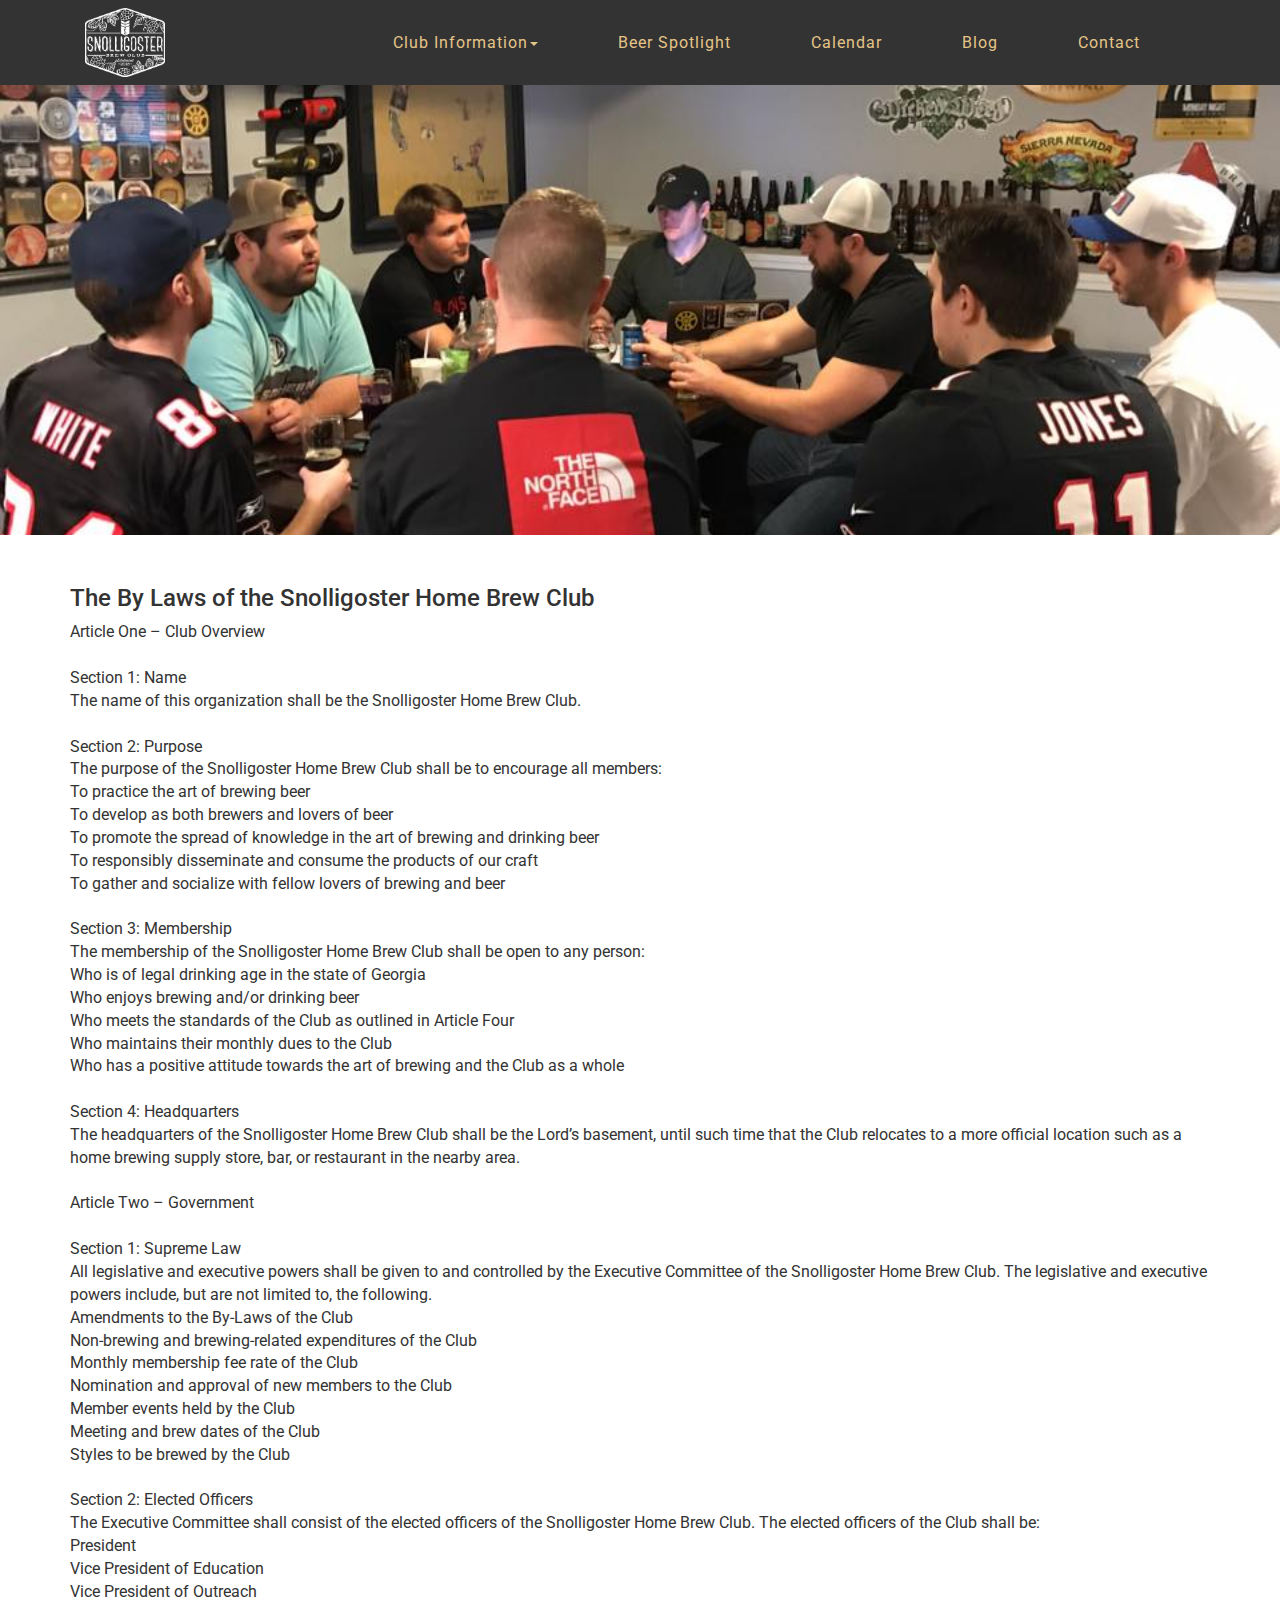
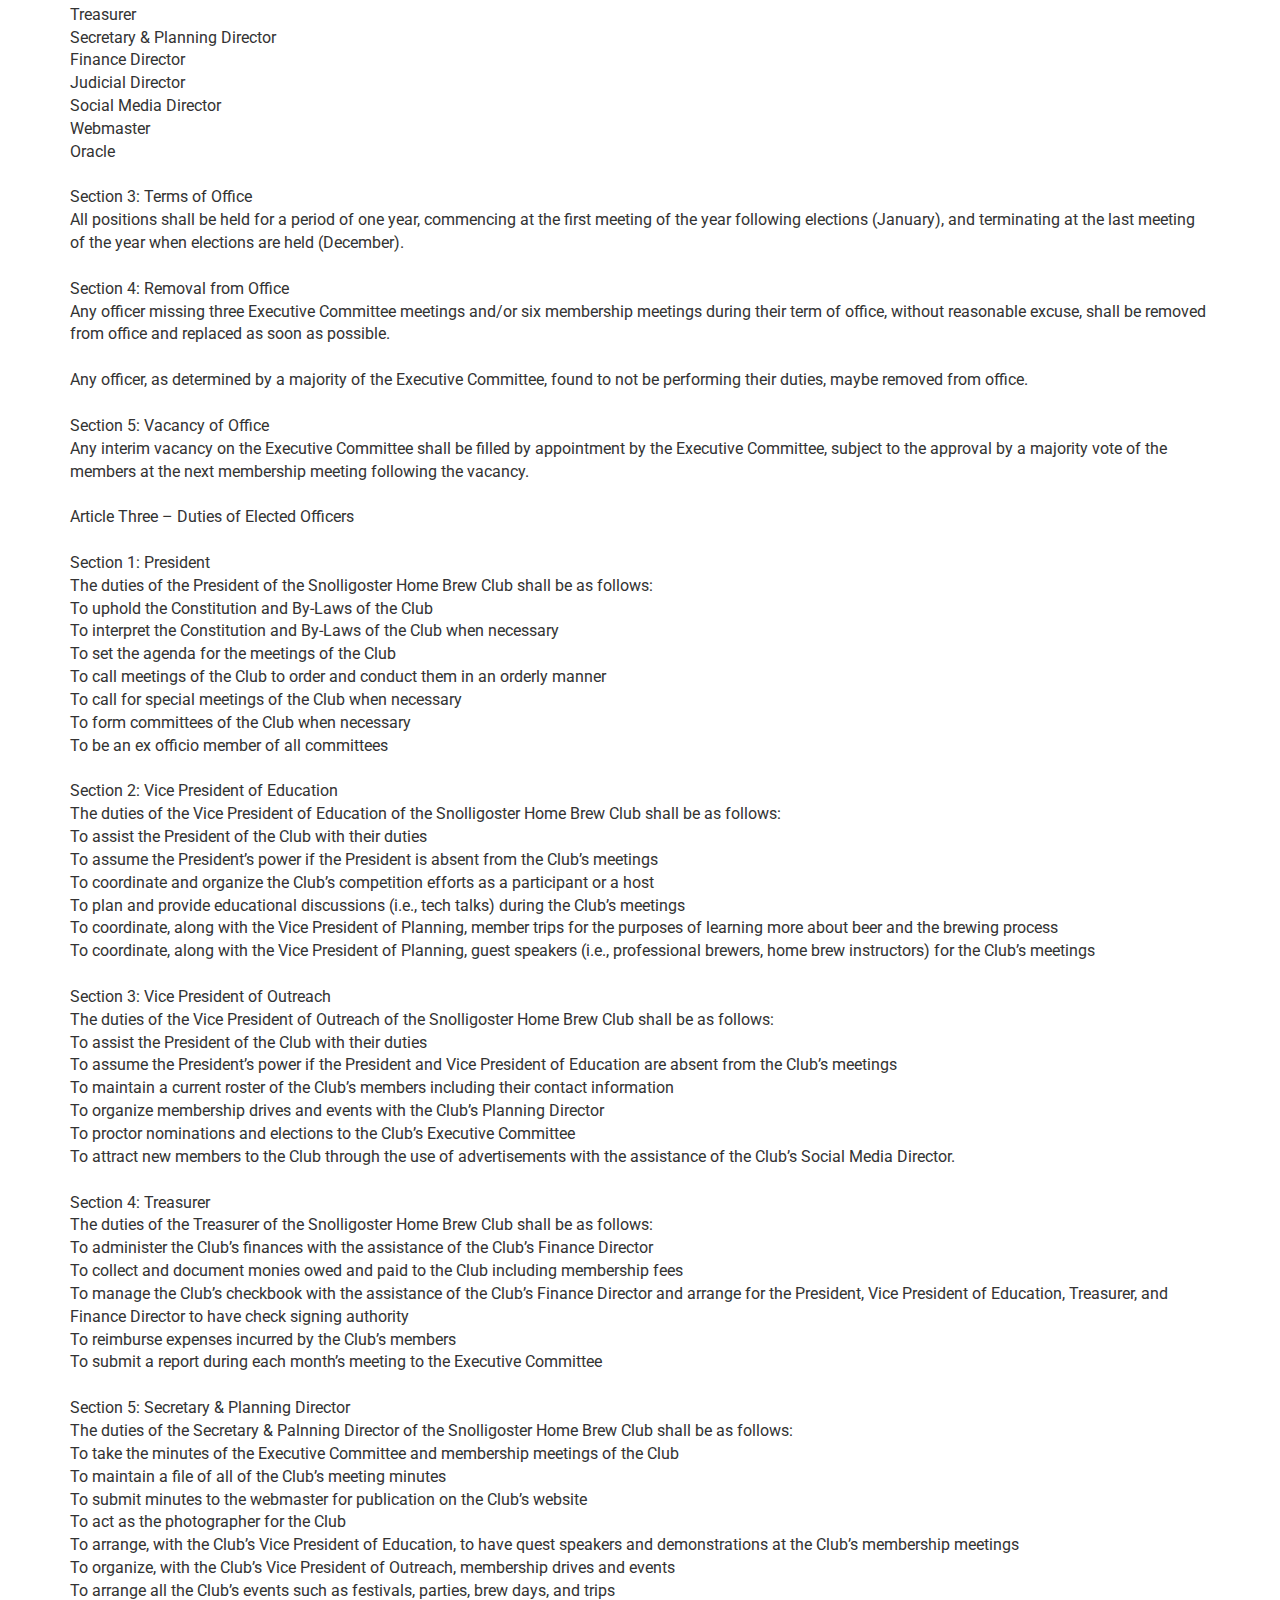
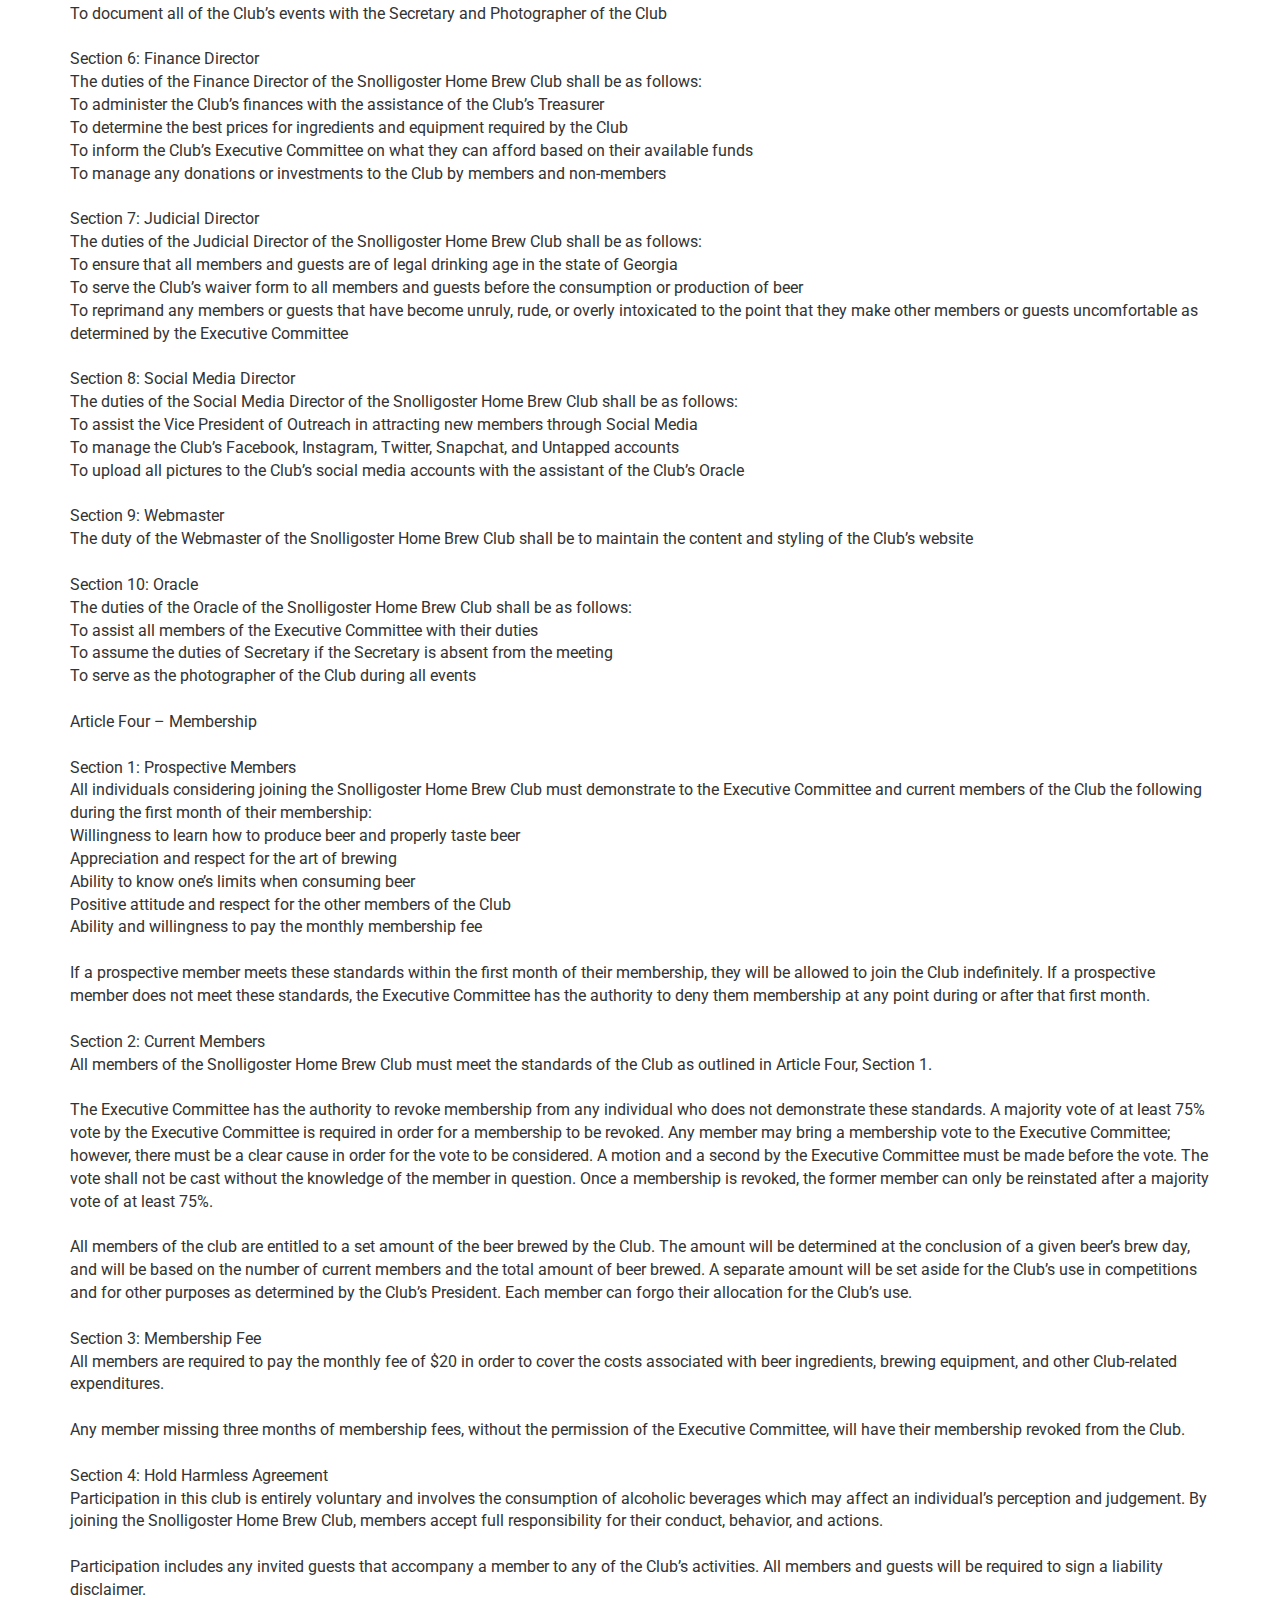
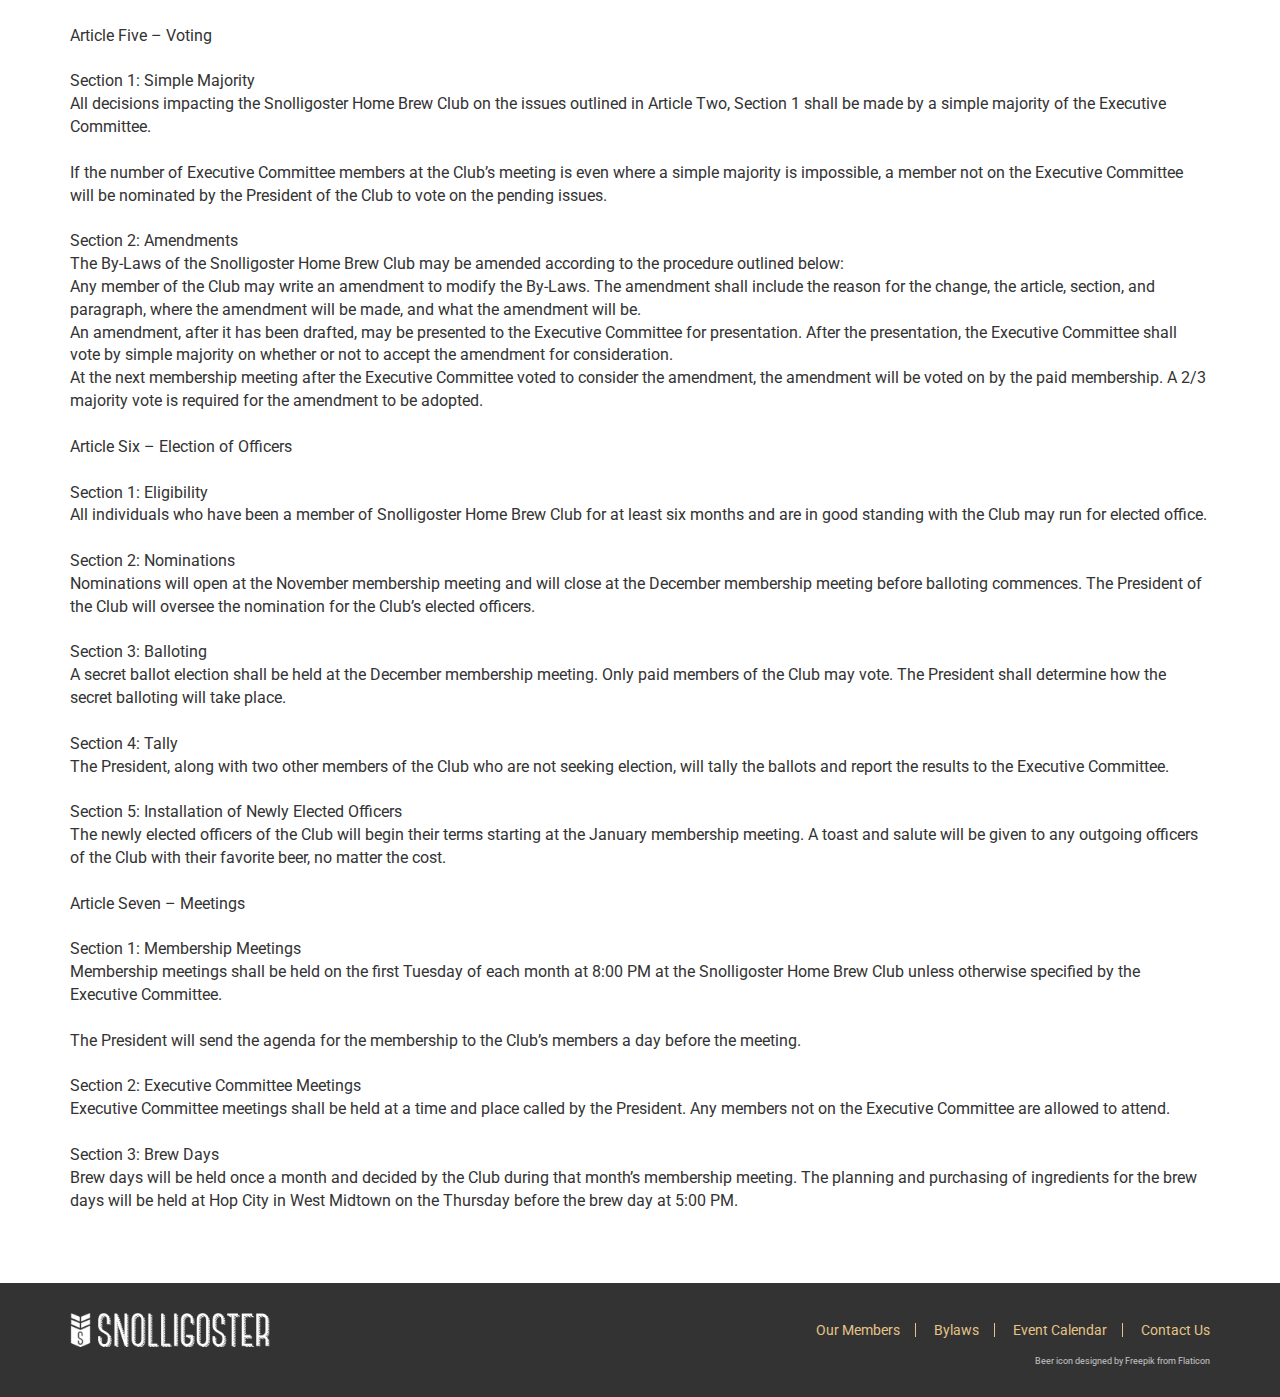
==== _html/bylaws.html @ 0b287846 "Initial commit - all files" ====
<!DOCTYPE html>
<html lang="en">
<head>
  <meta charset="UTF-8">
  <title>Bylaws - Snolligoster Homebrew Club</title>

  <!--<link href="https://fonts.googleapis.com/css?family=Droid+Sans|Droid+Serif" rel="stylesheet">-->
  <link href='http://fonts.googleapis.com/css?family=Roboto:100,400,300,500,700' rel='stylesheet' type='text/css'>
  <link href="../css/main.css" rel="stylesheet">
  <link rel="icon" href="../img/favicon.ico" type="image/x-icon">

</head>
<body>
<header>
  <div class="container">
    <nav>
      <div class="container-fluid">
        <!-- Brand and toggle get grouped for better mobile display -->
        <div class="navbar-header">
          <button type="button" class="navbar-toggle collapsed" data-toggle="collapse" data-target="#bs-example-navbar-collapse-1" aria-expanded="false">
            <span class="sr-only">Toggle navigation</span>
            <span class="icon-bar"></span>
            <span class="icon-bar"></span>
            <span class="icon-bar"></span>
          </button>
          <a class="navbar-brand" href="index.html">
            <img src="../img/SNOLLIGOSTER-white.png" alt="Snolligoster Logo">
          </a>
        </div>

        <!-- Collect the nav links, forms, and other content for toggling -->
        <div class="collapse navbar-collapse" id="bs-example-navbar-collapse-1">
          <ul class="nav navbar-nav">
            <li class="dropdown">
              <a href="#" class="dropdown-toggle" data-toggle="dropdown" role="button" aria-haspopup="true" aria-expanded="false">Club Information<span class="caret"></span></a>
              <ul class="dropdown-menu">
                <li><a href="history.html">History</a></li>
                <li><a href="bylaws.html">Bylaws</a></li>
                <li><a href="members.html">Member Biographies</a></li>
              </ul>
            </li>
            <li><a href="beer_spotlight.html">Beer Spotlight</a></li>
            <li><a href="calendar.html">Calendar</a></li>
            <li><a href="blog_listing.html">Blog</a></li>
            <li><a href="contact.html">Contact</a></li>
          </ul>
        </div><!-- /.navbar-collapse -->
      </div><!-- /.container-fluid -->
    </nav>
  </div>
</header>
<div class="page-wrapper">
  <div class="hero" style="background-image:url(../img/meeting.jpg); background-position: center center; margin-bottom:30px;">

  </div>
  <div class="container">
    <h3>The By Laws of the Snolligoster Home Brew Club</h3>
    <p>Article One – Club Overview<br><br>

      Section 1: Name<br>
      The name of this organization shall be the Snolligoster Home Brew Club.<br><br>

      Section 2: Purpose<br>
      The purpose of the Snolligoster Home Brew Club shall be to encourage all members:<br>
      To practice the art of brewing beer<br>
      To develop as both brewers and lovers of beer<br>
      To promote the spread of knowledge in the art of brewing and drinking beer<br>
      To responsibly disseminate and consume the products of our craft<br>
      To gather and socialize with fellow lovers of brewing and beer<br><br>

      Section 3: Membership<br>
      The membership of the Snolligoster Home Brew Club shall be open to any person:<br>
      Who is of legal drinking age in the state of Georgia<br>
      Who enjoys brewing and/or drinking beer<br>
      Who meets the standards of the Club as outlined in Article Four<br>
      Who maintains their monthly dues to the Club<br>
      Who has a positive attitude towards the art of brewing and the Club as a whole<br><br>

      Section 4: Headquarters<br>
      The headquarters of the Snolligoster Home Brew Club shall be the Lord’s basement, until such time that the Club relocates to a more official location such as a home brewing supply store, bar, or restaurant in the nearby area.<br><br>

      Article Two – Government<br><br>

      Section 1: Supreme Law<br>
      All legislative and executive powers shall be given to and controlled by the Executive Committee of the Snolligoster Home Brew Club. The legislative and executive powers include, but are not limited to, the following.<br>
      Amendments to the By-Laws of the Club<br>
      Non-brewing and brewing-related expenditures of the Club<br>
      Monthly membership fee rate of the Club<br>
      Nomination and approval of new members to the Club<br>
      Member events held by the Club<br>
      Meeting and brew dates of the Club<br>
      Styles to be brewed by the Club<br><br>

      Section 2: Elected Officers<br>
      The Executive Committee shall consist of the elected officers of the Snolligoster Home Brew Club. The elected officers of the Club shall be:<br>
      President<br>
      Vice President of Education<br>
      Vice President of Outreach<br>
      Treasurer<br>
      Secretary & Planning Director<br>
      Finance Director<br>
      Judicial Director<br>
      Social Media Director<br>
      Webmaster<br>
      Oracle<br><br>

      Section 3: Terms of Office<br>
      All positions shall be held for a period of one year, commencing at the first meeting of the year following elections (January), and terminating at the last meeting of the year when elections are held (December).<br><br>

      Section 4: Removal from Office<br>
      Any officer missing three Executive Committee meetings and/or six membership meetings during their term of office, without reasonable excuse, shall be removed from office and replaced as soon as possible.<br><br>

      Any officer, as determined by a majority of the Executive Committee, found to not be performing their duties, maybe removed from office.<br><br>

      Section 5: Vacancy of Office<br>
      Any interim vacancy on the Executive Committee shall be filled by appointment by the Executive Committee, subject to the approval by a majority vote of the members at the next membership meeting following the vacancy.<br><br>

      Article Three – Duties of Elected Officers<br><br>

      Section 1: President<br>
      The duties of the President of the Snolligoster Home Brew Club shall be as follows:<br>
      To uphold the Constitution and By-Laws of the Club<br>
      To interpret the Constitution and By-Laws of the Club when necessary<br>
      To set the agenda for the meetings of the Club<br>
      To call meetings of the Club to order and conduct them in an orderly manner<br>
      To call for special meetings of the Club when necessary<br>
      To form committees of the Club when necessary<br>
      To be an ex officio member of all committees<br><br>

      Section 2: Vice President of Education<br>
      The duties of the Vice President of Education of the Snolligoster Home Brew Club shall be as follows:<br>
      To assist the President of the Club with their duties<br>
      To assume the President’s power if the President is absent from the Club’s meetings<br>
      To coordinate and organize the Club’s competition efforts as a participant or a host<br>
      To plan and provide educational discussions  (i.e., tech talks) during the Club’s meetings<br>
      To coordinate, along with the Vice President of Planning, member trips for the purposes of learning more about beer and the brewing process<br>
      To coordinate, along with the Vice President of Planning, guest speakers (i.e., professional brewers, home brew instructors) for the Club’s meetings<br><br>

      Section 3: Vice President of Outreach<br>
      The duties of the Vice President of Outreach of the Snolligoster Home Brew Club shall be as follows:<br>
      To assist the President of the Club with their duties<br>
      To assume the President’s power if the President and Vice President of Education are absent from the Club’s meetings<br>
      To maintain a current roster of the Club’s members including their contact information<br>
      To organize membership drives and events with the Club’s Planning Director<br>
      To proctor nominations and elections to the Club’s Executive Committee<br>
      To attract new members to the Club through the use of advertisements with the assistance of the Club’s Social Media Director.<br><br>

      Section 4: Treasurer<br>
      The duties of the Treasurer of the Snolligoster Home Brew Club shall be as follows:<br>
      To administer the Club’s finances with the assistance  of the Club’s Finance Director<br>
      To collect and document monies owed and paid to the Club including membership fees<br>
      To manage the Club’s checkbook with the assistance of the Club’s Finance Director and arrange for the President, Vice President of Education, Treasurer, and Finance Director to have check signing authority<br>
      To reimburse expenses incurred by the Club’s members<br>
      To submit a report during each month’s meeting to the Executive Committee<br><br>

      Section 5: Secretary & Planning Director<br>
      The duties of the Secretary & Palnning Director of the Snolligoster Home Brew Club shall be as follows:<br>
      To take the minutes of the Executive Committee and membership meetings of the Club<br>
      To maintain a file of all of the Club’s meeting minutes<br>
      To submit minutes to the webmaster for publication on the Club’s website<br>
      To act as the photographer for the Club<br>
      To arrange, with the Club’s Vice President of Education, to have quest speakers and demonstrations at the Club’s membership meetings<br>
      To organize, with the Club’s Vice President of Outreach, membership drives and events<br>
      To arrange all the Club’s events such as festivals, parties, brew days, and trips<br>
      To document all of the Club’s events with the Secretary and Photographer of the Club<br><br>

      Section 6: Finance Director<br>
      The duties of the Finance Director of the Snolligoster Home Brew Club shall be as follows:<br>
      To administer the Club’s finances with the assistance of the Club’s Treasurer<br>
      To determine the best prices for ingredients and equipment required by the Club<br>
      To inform the Club’s Executive Committee on what they can afford based on their available funds<br>
      To manage any donations or investments to the Club by members and non-members<br><br>

      Section 7: Judicial Director<br>
      The duties of the Judicial Director of the Snolligoster Home Brew Club shall be as follows:<br>
      To ensure that all members and guests are of legal drinking age in the state of Georgia<br>
      To serve the Club’s waiver form to all members and guests before the consumption or production of beer<br>
      To reprimand any members or guests that have become unruly, rude, or overly intoxicated  to the point that they make other members or guests uncomfortable as determined by the Executive Committee<br><br>

      Section 8: Social Media Director<br>
      The duties of the Social Media Director of the Snolligoster Home Brew Club shall be as follows:<br>
      To assist the Vice President of Outreach in attracting new members through Social Media<br>
      To manage the Club’s Facebook, Instagram, Twitter, Snapchat, and Untapped accounts<br>
      To upload all pictures to the Club’s social media accounts with the assistant of the Club’s Oracle<br><br>

      Section 9: Webmaster<br>
      The duty of the Webmaster of the Snolligoster Home Brew Club shall be to maintain the content and styling of the Club’s website<br><br>

      Section 10: Oracle<br>
      The duties of the Oracle of the Snolligoster Home Brew Club shall be as follows:<br>
      To assist all members of the Executive Committee with their duties<br>
      To assume the duties of Secretary if the Secretary is absent from the meeting<br>
      To serve as the photographer of the Club during all events<br><br>

      Article Four – Membership<br><br>

      Section 1: Prospective Members<br>
      All individuals considering joining the Snolligoster Home Brew Club must demonstrate to the Executive Committee and current members of the Club the following during the first month of their membership:<br>
      Willingness to learn how to produce beer and properly taste beer<br>
      Appreciation and respect for the art of brewing<br>
      Ability to know one’s limits when consuming beer<br>
      Positive attitude and respect for the other members of the Club<br>
      Ability and willingness to pay the monthly membership fee<br><br>

      If a prospective member meets these standards within the first month of their membership, they will be allowed to join the Club indefinitely. If a prospective member does not meet these standards, the Executive Committee has the authority to deny them membership at any point during or after that first month.<br><br>

      Section 2: Current Members<br>
      All members of the Snolligoster Home Brew Club must meet the standards of the Club as outlined in Article Four, Section 1.<br><br>

      The Executive Committee has the authority to revoke membership from any individual who does not demonstrate these standards. A majority vote of at least 75% vote by the Executive Committee is required in order for a membership to be revoked. Any member may bring a membership vote to the Executive Committee; however, there must be a clear cause in order for the vote to be considered. A motion and a second by the Executive Committee must be made before the vote. The vote shall not be cast without the knowledge of the member in question. Once a membership is revoked, the former member can only be reinstated after a majority vote of at least 75%.<br><br>

      All members of the club are entitled to a set amount of the beer brewed by the Club. The amount will be determined at the conclusion of a given beer’s brew day, and will be based on the number of current members and the total amount of beer brewed. A separate amount will be set aside for the Club’s use in competitions and for other purposes as determined by the Club’s President. Each member can forgo their allocation for the Club’s use.<br><br>

      Section 3: Membership Fee<br>
      All members are required to pay the monthly fee of $20 in order to cover the costs associated with beer ingredients, brewing equipment, and other Club-related expenditures.<br><br>

      Any member missing three months of membership fees, without the permission of the Executive Committee, will have their membership revoked from the Club.<br><br>

      Section 4: Hold Harmless Agreement<br>
      Participation in this club is entirely voluntary and involves the consumption of alcoholic beverages which may affect an individual’s perception and judgement. By joining the Snolligoster Home Brew Club, members accept full responsibility for their conduct, behavior, and actions.<br><br>

      Participation includes any invited guests that accompany a member to any of the Club’s activities. All members and guests will be required to sign a liability disclaimer.<br><br>

      Article Five – Voting<br><br>

      Section 1: Simple Majority<br>
      All decisions impacting the Snolligoster Home Brew Club on the issues outlined in Article Two, Section 1 shall be made by a simple majority of the Executive Committee.<br><br>

      If the number of Executive Committee members at the Club’s meeting is even where a simple majority is impossible, a member not on the Executive Committee will be nominated by the President of the Club to vote on the pending issues.<br><br>

      Section 2: Amendments<br>
      The By-Laws of the Snolligoster Home Brew Club may be amended according to the procedure outlined below:<br>
      Any member of the Club may write an amendment to modify the By-Laws. The amendment shall include the reason for the change, the article, section, and paragraph, where the amendment will be made, and what the amendment will be.<br>
      An amendment, after it has been drafted, may be presented to the Executive Committee for presentation. After the presentation, the Executive Committee shall vote by simple majority on whether or not to accept the amendment for consideration.<br>
      At the next membership meeting after the Executive Committee voted to consider the amendment, the amendment will be voted on by the paid membership. A 2/3 majority vote is required for the amendment to be adopted.<br><br>

      Article Six – Election of Officers<br><br>

      Section 1: Eligibility<br>
      All individuals who have been a member of Snolligoster Home Brew Club for at least six months and are in good standing with the Club may run for elected office.<br><br>

      Section 2: Nominations<br>
      Nominations will open at the November membership meeting and will close at the December membership meeting before balloting commences. The President of the Club will oversee the nomination for the Club’s elected officers.<br><br>

      Section 3: Balloting<br>
      A secret ballot election shall be held at the December membership meeting. Only paid members of the Club may vote. The President shall determine how the secret balloting will take place.<br><br>

      Section 4: Tally<br>
      The President, along with two other members of the Club who are not seeking election, will tally the ballots and report the results to the Executive Committee.<br><br>

      Section 5: Installation of Newly Elected Officers<br>
      The newly elected officers of the Club will begin their terms starting at the January membership meeting. A toast and salute will be given to any outgoing officers of the Club with their favorite beer, no matter the cost.<br><br>

      Article Seven – Meetings<br><br>

      Section 1: Membership Meetings<br>
      Membership meetings shall be held on the first Tuesday of each month at 8:00 PM at the Snolligoster Home Brew Club unless otherwise specified by the Executive Committee.<br><br>

      The President will send the agenda for the membership to the Club’s members a day before the meeting.<br><br>

      Section 2: Executive Committee Meetings<br>
      Executive Committee meetings shall be held at a time and place called by the President. Any members not on the Executive Committee are allowed to attend.<br><br>

      Section 3: Brew Days<br>
      Brew days will be held once a month and decided by the Club during that month’s membership meeting. The planning and purchasing of ingredients for the brew days will be held at Hop City in West Midtown on the Thursday before the brew day at 5:00 PM.


    </p>
  </div>
</div>
<footer>
  <div class="container">
    <div class="row">
      <div class="col-md-3">
        <img src="../img/logo_long.png">
      </div>
      <div class="col-md-9">
        <div class="link-group">
          <a href="members.html">Our Members</a>
          <a href="bylaws.html">Bylaws</a>
          <a href="calendar.html">Event Calendar</a>
          <a href="contact.html">Contact Us</a>
        </div>
        <span>Beer icon designed by Freepik from Flaticon</span>
      </div>
    </div>
  </div>
</footer>
<script src="https://ajax.googleapis.com/ajax/libs/jquery/1.11.0/jquery.min.js"></script>
<script src="https://maxcdn.bootstrapcdn.com/bootstrap/3.3.6/js/bootstrap.min.js"></script>
</body>
</html>
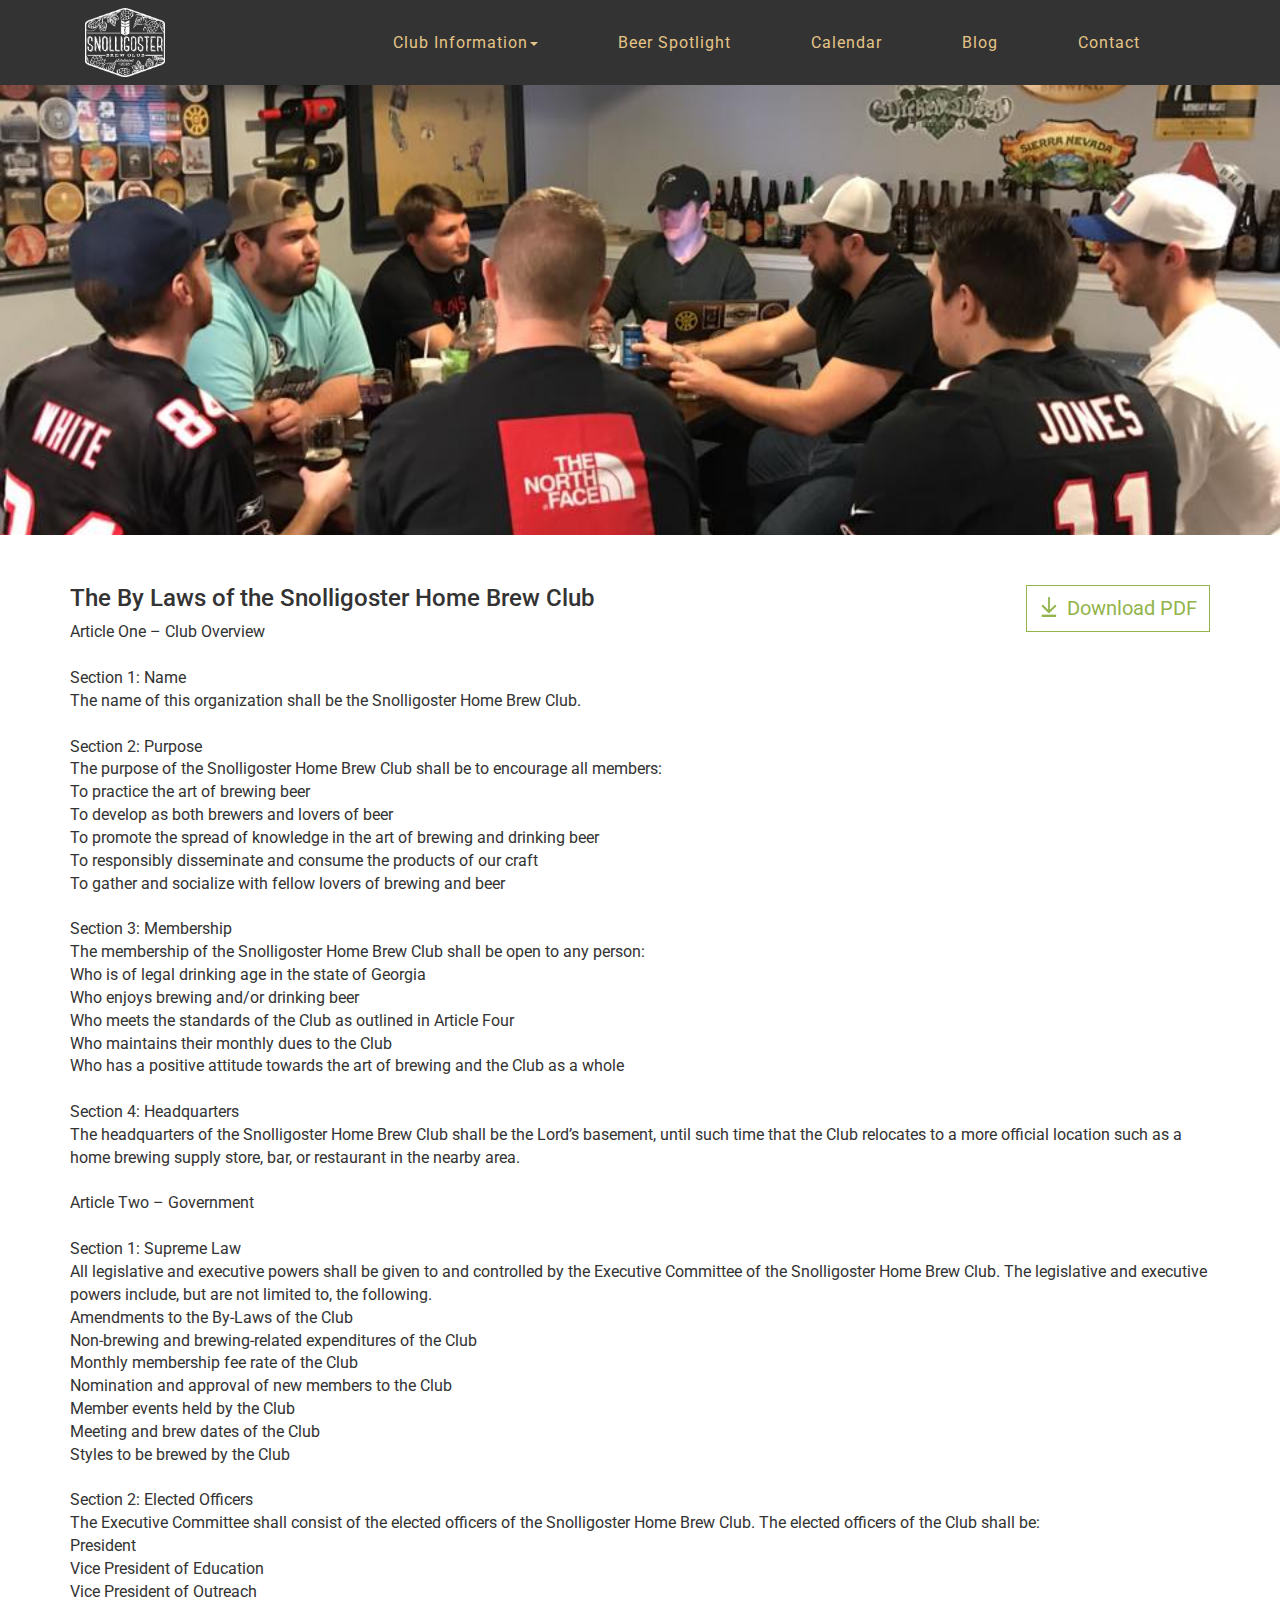
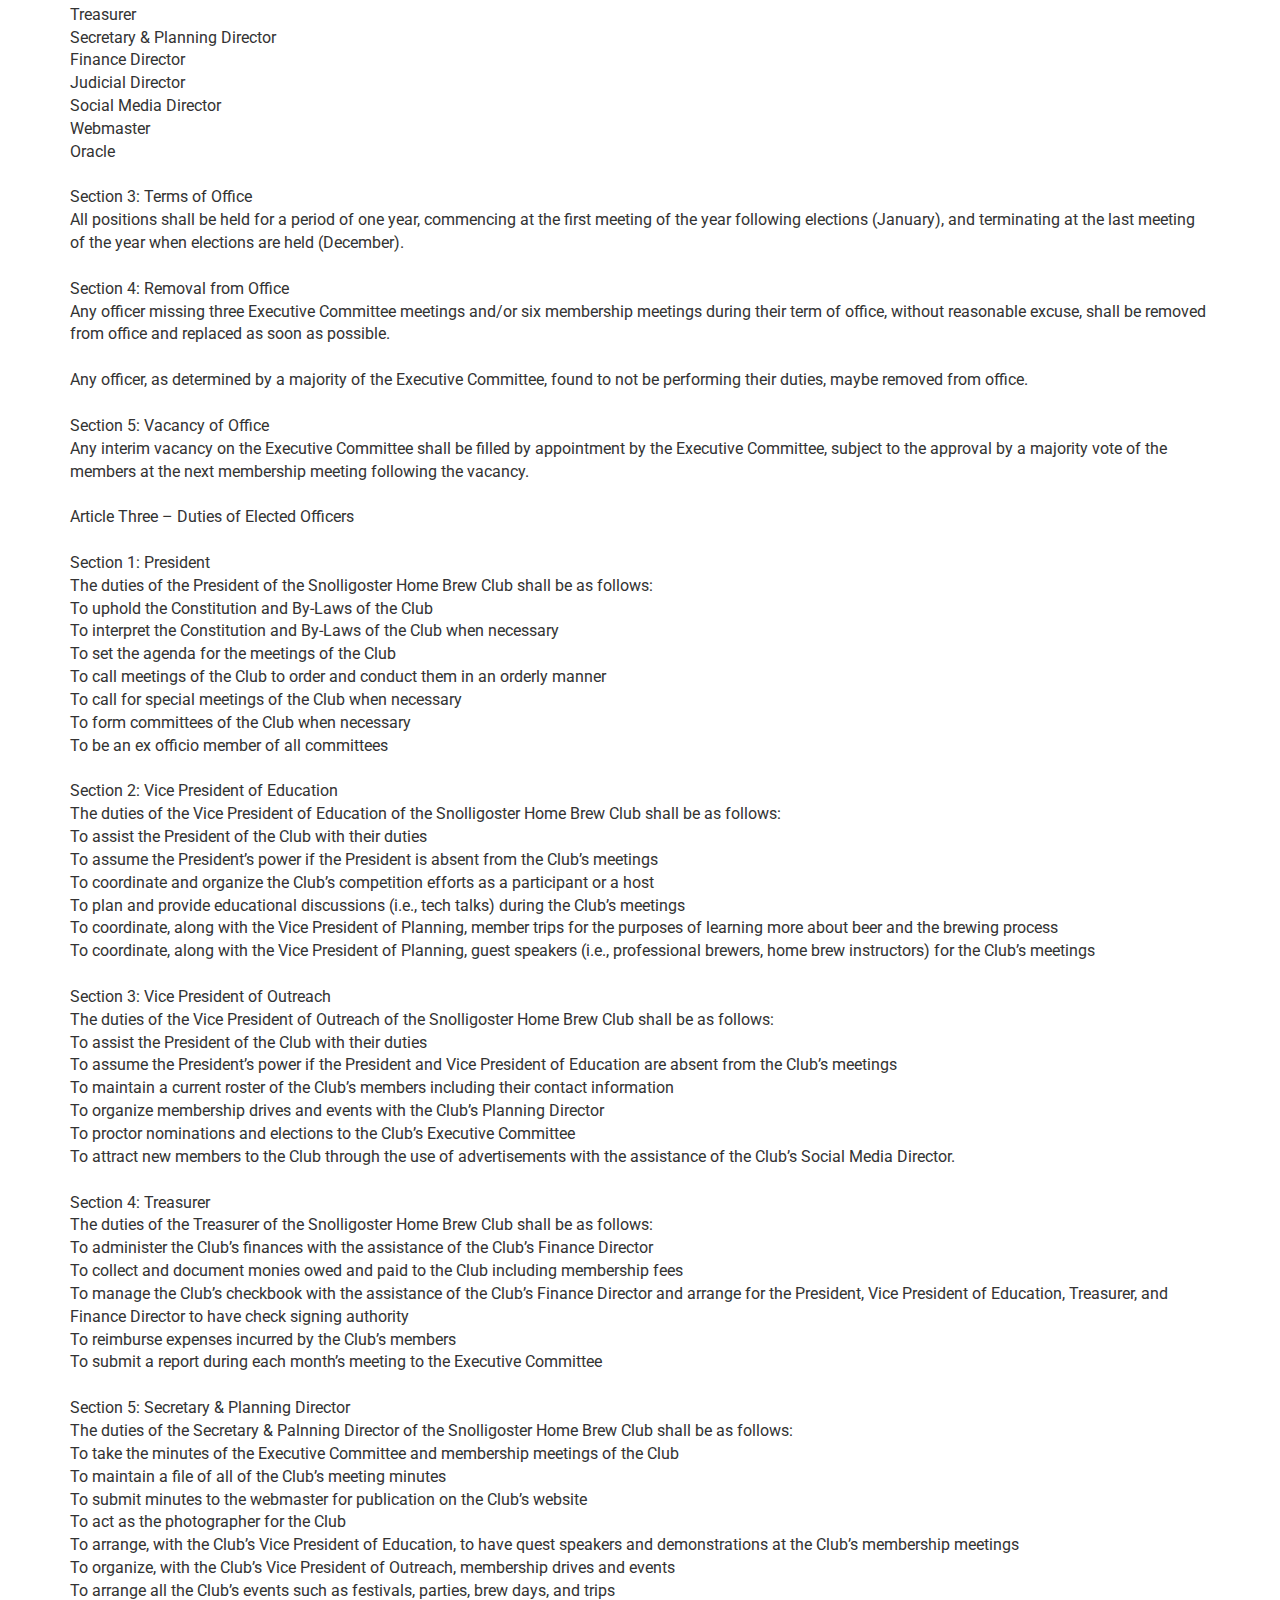
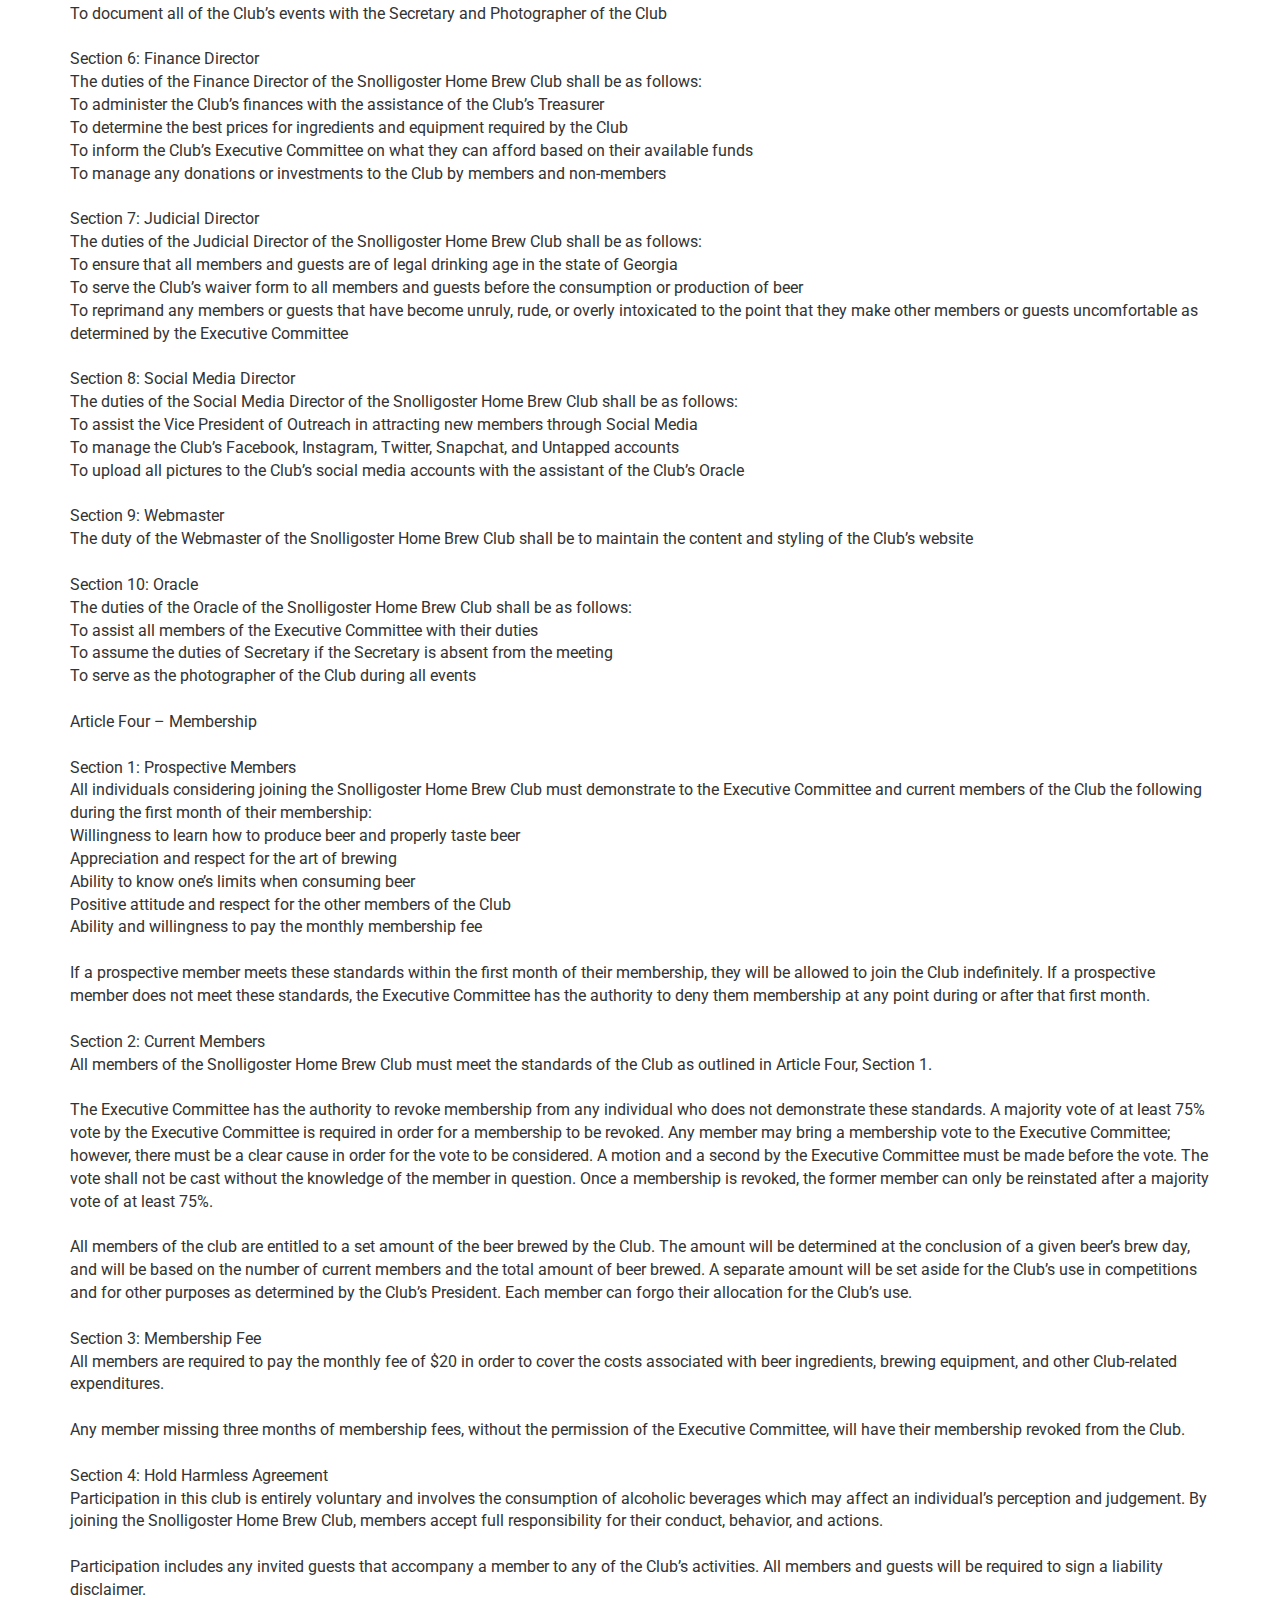
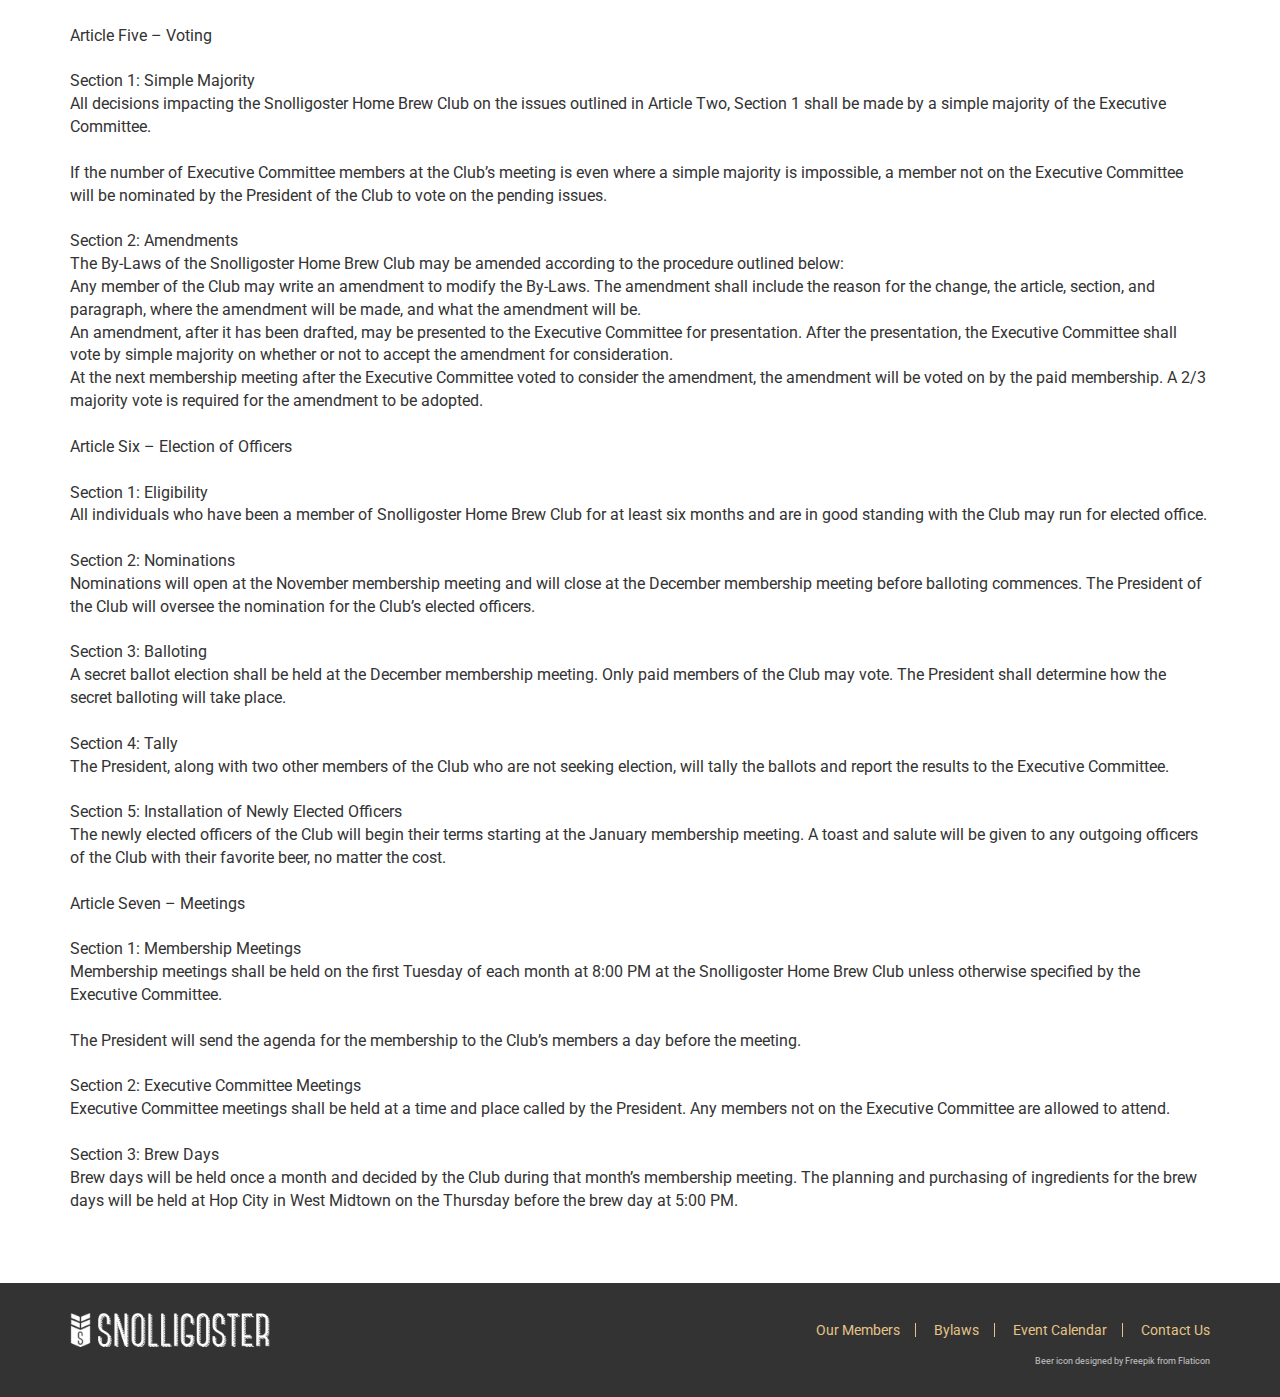
==== commit 059ebcf0: "New blog edits and bylaws PDF" ====
--- a/_html/bylaws.html
+++ b/_html/bylaws.html
@@ -54,6 +54,7 @@
 
   </div>
   <div class="container">
+    <a href="Offical%20By-Laws_%201-31-17.pdf" class="download"><img src="../img/download.png">Download PDF</a>
     <h3>The By Laws of the Snolligoster Home Brew Club</h3>
     <p>Article One – Club Overview<br><br>
 
